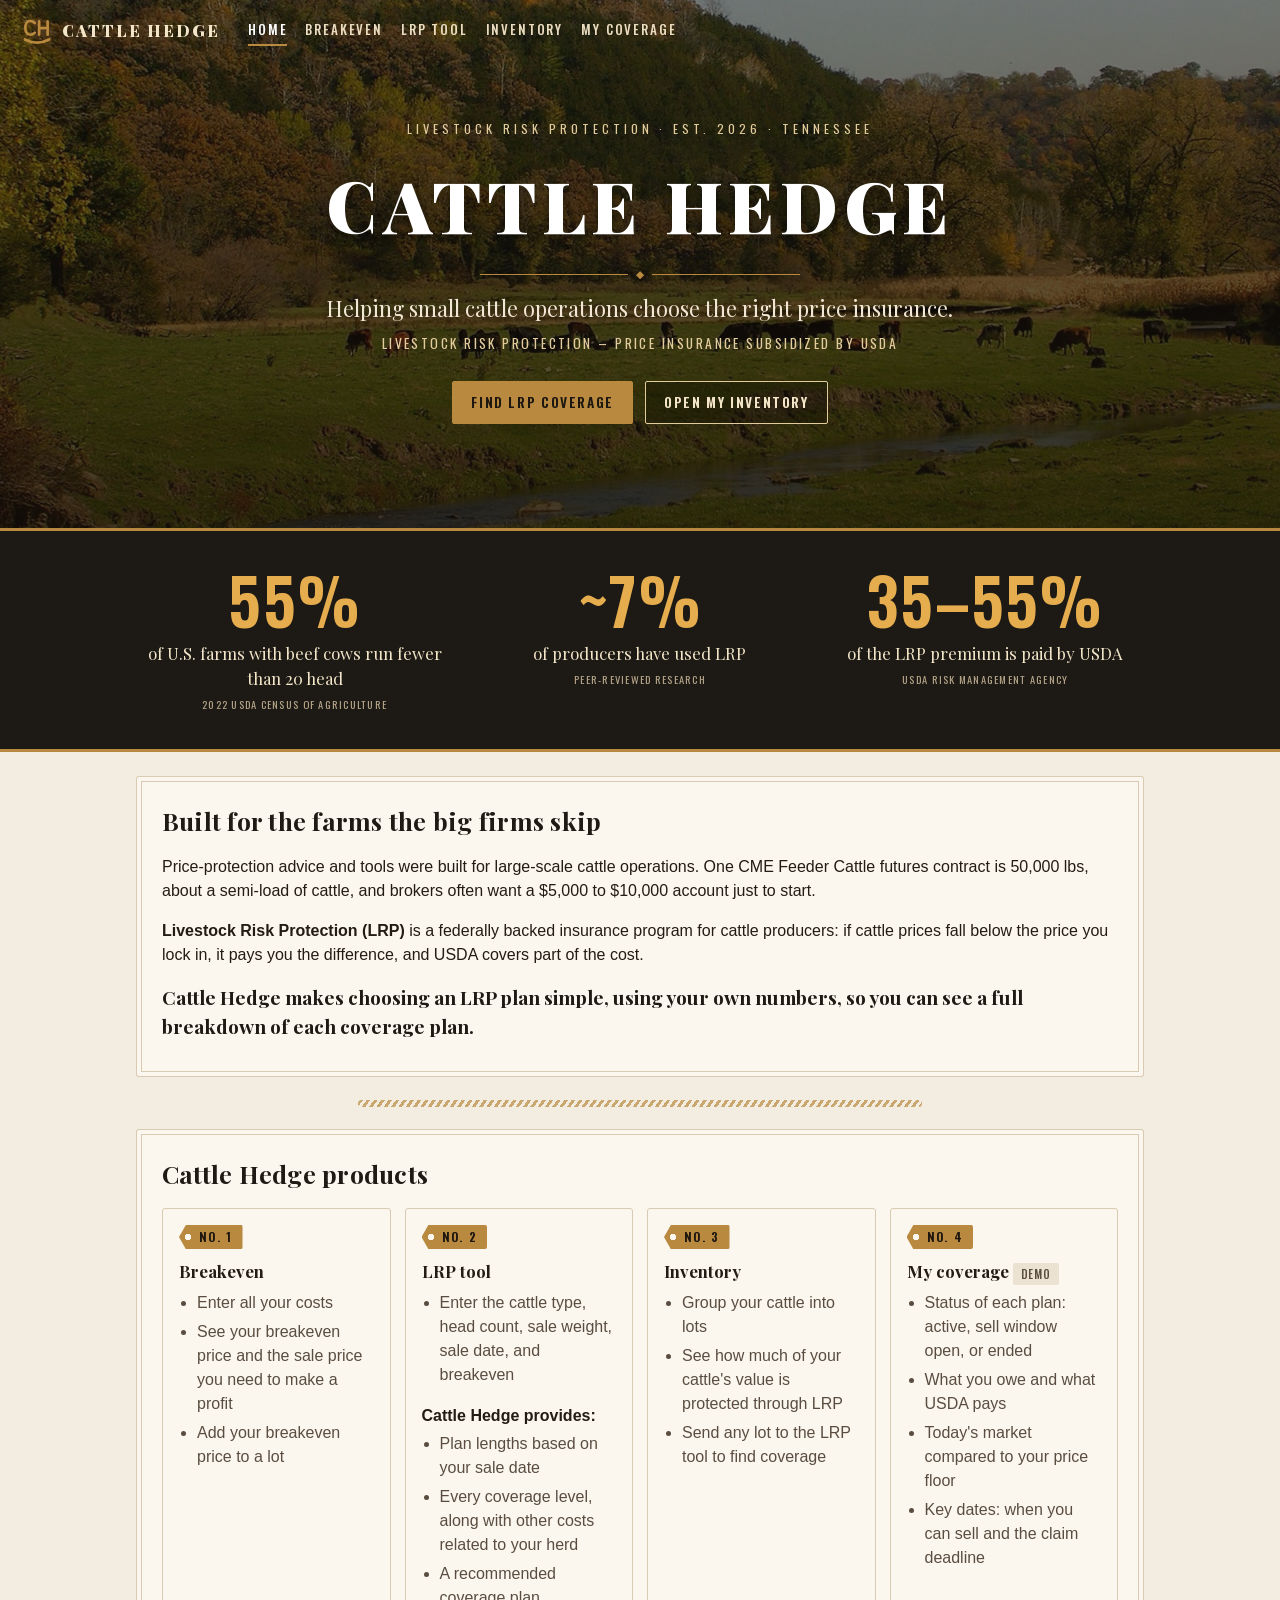
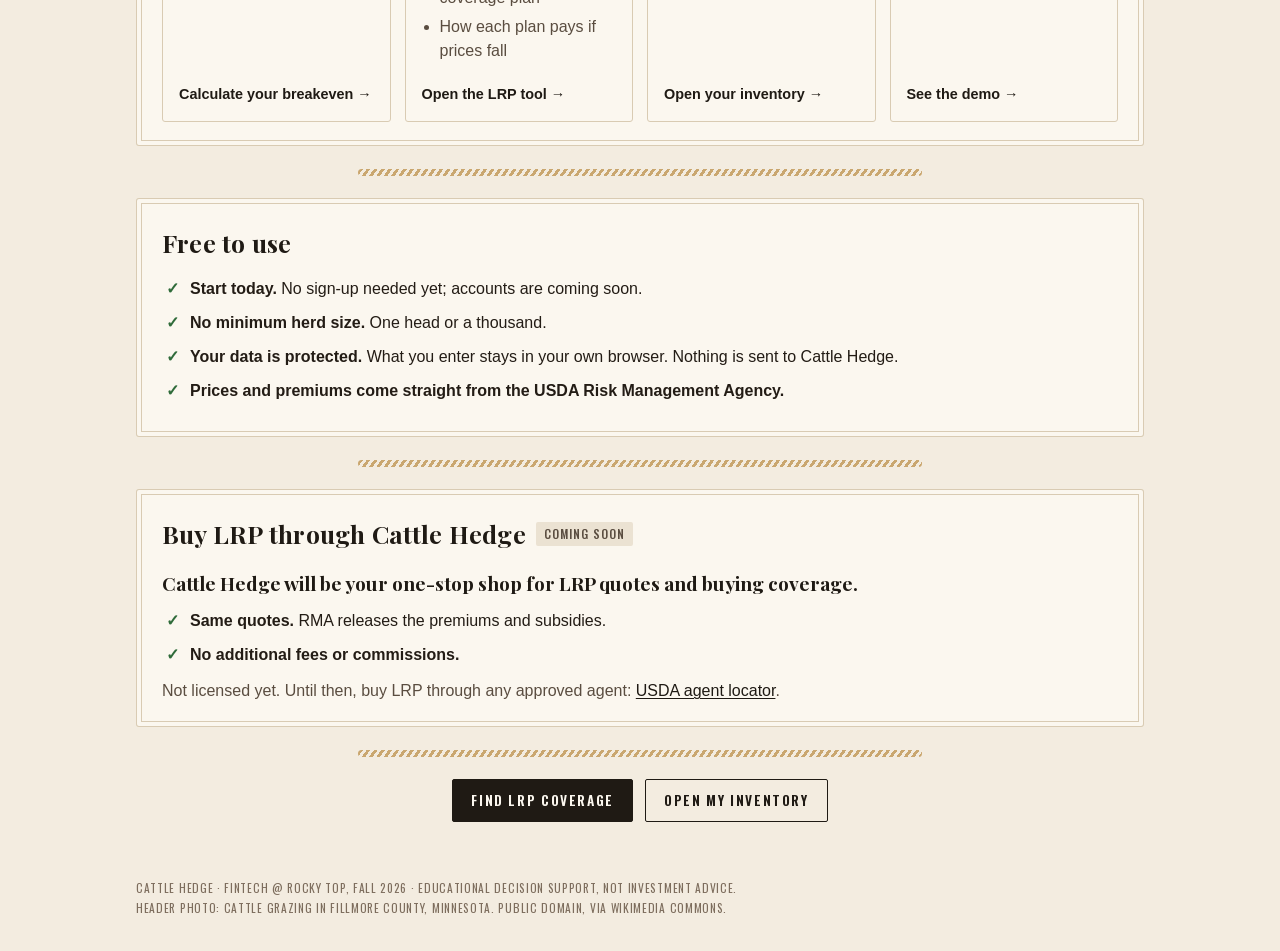
==== index.html @ f9f87127 "Cattle Hedge website (Version stamp on code files (db10aa8) so browsers load the n)" ====
<!doctype html>
<html lang="en">
<head>
<meta charset="utf-8">
<meta name="viewport" content="width=device-width, initial-scale=1">
<title>Cattle Hedge</title>
<meta name="description" content="Free price protection planning for small cattle producers: compare USDA Livestock Risk Protection plans with real USDA prices.">
<link rel="icon" href="img/favicon.svg" type="image/svg+xml">
<link rel="preload" href="fonts/PlayfairDisplay.woff2" as="font" type="font/woff2" crossorigin>
<link rel="preload" href="fonts/Oswald.woff2" as="font" type="font/woff2" crossorigin>
<link rel="stylesheet" href="style.css?v=db10aa8">
</head>
<body>

<header class="hero hero-home">
  <nav class="site-nav">
    <a class="brand" href="index.html" aria-label="Cattle Hedge home"><svg viewBox="0 0 64 64" aria-hidden="true"><g fill="none" stroke="currentColor" stroke-width="5" stroke-linecap="round" stroke-linejoin="round"><path d="M28 17c-3-3-6-4-9-4-6 0-9 6-9 13s3 13 9 13c3 0 6-1 9-4"/><path d="M36 14v25M52 14v25M36 26.5h16"/><path d="M9 48q23 12 46 0"/></g></svg><span>Cattle Hedge</span></a>
    <a href="index.html" aria-current="page">Home</a>
    <a href="breakeven.html">Breakeven</a>
    <a href="lrp.html">LRP tool</a>
    <a href="inventory.html">Inventory</a>
    <a href="coverage.html">My coverage</a>
  </nav>
  <div class="wrap">
    <p class="overline">Livestock Risk Protection · Est. 2026 · Tennessee</p>
    <h1>Cattle Hedge</h1>
    <p class="tagline">Helping small cattle operations choose the right price insurance.</p>
    <p class="tagline-sub">Livestock Risk Protection – price insurance subsidized by USDA</p>
    <div class="hero-actions">
      <a class="btn btn-light" href="lrp.html">Find LRP coverage</a>
      <a class="btn btn-outline-light" href="inventory.html">Open my inventory</a>
    </div>
  </div>
</header>

<section class="board-band" aria-label="Key numbers">
  <div class="wrap">
    <div><span class="big">55%</span><span class="what">of U.S. farms with beef cows run fewer than 20 head</span><span class="src">2022 USDA Census of Agriculture</span></div>
    <div><span class="big">~7%</span><span class="what">of producers have used LRP</span><span class="src">Peer-reviewed research</span></div>
    <div><span class="big">35–55%</span><span class="what">of the LRP premium is paid by USDA</span><span class="src">USDA Risk Management Agency</span></div>
  </div>
</section>

<main class="wrap">

  <!-- What it is -->
  <section class="card home-lead">
    <h2>Built for the farms the big firms skip</h2>
    <p>
      Price-protection advice and tools were built for large-scale cattle operations.
      One CME Feeder Cattle futures contract is 50,000 lbs, about a semi-load of cattle, and brokers often want
      a $5,000 to $10,000 account just to start.
    </p>
    <p>
      <strong>Livestock Risk Protection (LRP)</strong> is a federally backed insurance program for cattle producers:
      if cattle prices fall below the price you lock in, it pays you the difference, and USDA covers part of the cost.
    </p>
    <p class="standout">
      Cattle Hedge makes choosing an LRP plan simple, using your own numbers, so you can see a full breakdown of each coverage plan.
    </p>
  </section>

  <!-- The pages -->
  <section class="card">
    <h2>Cattle Hedge products</h2>
    <div class="feature-grid">
      <a class="feature" href="breakeven.html">
        <span class="step">1</span>
        <h3>Breakeven</h3>
        <ul class="feature-list">
          <li>Enter all your costs</li>
          <li>See your breakeven price and the sale price you need to make a profit</li>
          <li>Add your breakeven price to a lot</li>
        </ul>
        <span class="feature-link">Calculate your breakeven →</span>
      </a>
      <a class="feature" href="lrp.html">
        <span class="step">2</span>
        <h3>LRP tool</h3>
        <ul class="feature-list">
          <li>Enter the cattle type, head count, sale weight, sale date, and breakeven</li>
        </ul>
        <p class="feature-sub"><strong>Cattle Hedge provides:</strong></p>
        <ul class="feature-list">
          <li>Plan lengths based on your sale date</li>
          <li>Every coverage level, along with other costs related to your herd</li>
          <li>A recommended coverage plan</li>
          <li>How each plan pays if prices fall</li>
        </ul>
        <span class="feature-link">Open the LRP tool →</span>
      </a>
      <a class="feature" href="inventory.html">
        <span class="step">3</span>
        <h3>Inventory</h3>
        <ul class="feature-list">
          <li>Group your cattle into lots</li>
          <li>See how much of your cattle's value is protected through LRP</li>
          <li>Send any lot to the LRP tool to find coverage</li>
        </ul>
        <span class="feature-link">Open your inventory →</span>
      </a>
      <a class="feature" href="coverage.html">
        <span class="step">4</span>
        <h3>My coverage <span class="badge">Demo</span></h3>
        <ul class="feature-list">
          <li>Status of each plan: active, sell window open, or ended</li>
          <li>What you owe and what USDA pays</li>
          <li>Today's market compared to your price floor</li>
          <li>Key dates: when you can sell and the claim deadline</li>
        </ul>
        <span class="feature-link">See the demo →</span>
      </a>
    </div>
  </section>

  <!-- Free -->
  <section class="card">
    <h2>Free to use</h2>
    <ul class="check-list">
      <li><strong>Start today.</strong> No sign-up needed yet; accounts are coming soon.</li>
      <li><strong>No minimum herd size.</strong> One head or a thousand.</li>
      <li><strong>Your data is protected.</strong> What you enter stays in your own browser. Nothing is sent to Cattle Hedge.</li>
      <li><strong>Prices and premiums come straight from the USDA Risk Management Agency.</strong></li>
    </ul>
  </section>

  <!-- Buying through Cattle Hedge -->
  <section class="card">
    <h2>Buy LRP through Cattle Hedge <span class="badge">Coming soon</span></h2>
    <p class="standout">Cattle Hedge will be your one-stop shop for LRP quotes and buying coverage.</p>
    <ul class="check-list">
      <li><strong>Same quotes.</strong> RMA releases the premiums and subsidies.</li>
      <li><strong>No additional fees or commissions.</strong></li>
    </ul>
    <p class="note">
      Not licensed yet. Until then, buy LRP through any approved agent:
      <a href="https://www.rma.usda.gov/tools-reports/agent-locator" target="_blank" rel="noopener">USDA agent locator</a>.
    </p>
  </section>

  <section class="cta-row">
    <a class="btn" href="lrp.html">Find LRP coverage</a>
    <a class="btn btn-quiet" href="inventory.html">Open my inventory</a>
  </section>

</main>

<footer class="wrap footer">
  Cattle Hedge &middot; FinTech @ Rocky Top, Fall 2026 &middot; Educational decision support, not investment advice.<br>
  Header photo: cattle grazing in Fillmore County, Minnesota. Public domain, via Wikimedia Commons.
</footer>

<script src="reveal.js?v=db10aa8"></script>
</body>
</html>
---- style.css ----
/* Cattle Hedge styles. Theme: "whiskey label meets sale barn" (cream paper,
   charred oak, brass, amber price-board numbers). */

/* Fonts are stored in site/fonts so the offline demo looks the same. */
@font-face {
  font-family: "Playfair Display";
  src: url("fonts/PlayfairDisplay.woff2") format("woff2");
  font-weight: 400 900;
  font-display: swap;
}
@font-face {
  font-family: "Oswald";
  src: url("fonts/Oswald.woff2") format("woff2");
  font-weight: 200 700;
  font-display: swap;
}

:root {
  color-scheme: light;
  --serif: "Playfair Display", Georgia, "Times New Roman", serif;
  --label: "Oswald", "Arial Narrow", "Helvetica Neue", Arial, sans-serif;
  --bg: #f3ece0;            /* cream paper */
  --card: #fbf7ef;
  --ink: #231c15;           /* dark brown ink */
  --heading: #1f1a14;
  --ink-2: #5a4d40;
  --ink-3: #7d6d5d;
  --line: #d9cbb3;
  --grid: #ebe2d2;
  --navy: #17140f;          /* charred oak (header fallback) */
  --rust: #a5532a;          /* copper */
  --brass: #b8893f;
  --brass-ink: #1d1710;     /* text on brass */
  --highlight: #f4e6cc;
  --board: #1d1a16;         /* sale-barn price board */
  --board-ink: #f3e6c8;
  --board-dim: #b4a487;
  --board-accent: #e6ad4e;  /* amber numbers */
  --series-lrp: #2f6690;    /* with LRP (steel blue) */
  --series-none: #c47a1c;   /* no coverage (amber) */
  --pos: #2f6690;           /* LRP paid more than it cost */
  --neg: #a63d2a;           /* LRP cost more than it paid (oxblood) */
  --good-ink: #2f6b3a;
  --bad-ink: #a3322a;
}
@media (prefers-color-scheme: dark) {
  :root {
    color-scheme: dark;
    --bg: #12100d;
    --card: #1c1915;
    --ink: #efe6d6;
    --heading: #f6ecda;
    --ink-2: #c9baa3;
    --ink-3: #9b8c76;
    --line: #3d352b;
    --grid: #2a241e;
    --highlight: #2d2216;
    --board: #0d0b09;
    --series-lrp: #5b93c4;
    --series-none: #d9952f;
    --pos: #5b93c4;
    --neg: #d0624c;
    --good-ink: #7fbf86;
    --bad-ink: #ef8d7f;
  }
}

* { box-sizing: border-box; }
[hidden] { display: none !important; }
body {
  margin: 0;
  font: 16px/1.5 -apple-system, BlinkMacSystemFont, "Segoe UI", Roboto, Helvetica, Arial, sans-serif;
  background: var(--bg);
  color: var(--ink);
}
.wrap { max-width: 1040px; margin: 0 auto; padding-inline: 16px; }

/* Header: herd photo with a dark overlay so the white text stays readable */
.hero {
  background:
    linear-gradient(rgba(15, 22, 36, .55), rgba(15, 22, 36, .65)),
    url("img/herd.jpg") center 70% / cover no-repeat;
  background-color: var(--navy);
  color: #fff;
  text-align: center;
  padding-block: 88px 80px;
}
.hero h1 {
  margin: 0;
  font-family: Georgia, "Times New Roman", serif;
  font-weight: 800;
  font-size: clamp(2.6rem, 7vw, 4.4rem);
  letter-spacing: .06em;
  text-transform: uppercase;
  text-shadow: 0 2px 12px rgba(0, 0, 0, .5);
}
.tagline {
  margin: 12px auto 0;
  max-width: 34em;
  font-size: clamp(1.05rem, 2.4vw, 1.35rem);
  font-style: italic;
  color: #eef1f6;
  text-wrap: balance;
  text-shadow: 0 1px 8px rgba(0, 0, 0, .6);
}
.intro { margin: 0 auto 20px; color: var(--ink-2); max-width: 52em; text-align: center; text-wrap: balance; }

main { padding-block: 24px; }
.card {
  background: var(--card);
  border: 1px solid var(--line);
  border-radius: 10px;
  padding: 20px;
  margin-bottom: 20px;
}
h2 { margin: 0 0 16px; font-size: 1.3rem; color: var(--heading); display: flex; align-items: center; gap: 10px; }
h3 { margin: 0 0 8px; font-size: 1.05rem; }
.step {
  display: inline-grid; place-items: center;
  width: 28px; height: 28px; border-radius: 50%;
  background: var(--heading); color: var(--card); font-size: .95rem;
}

.grid-form { display: grid; grid-template-columns: repeat(auto-fit, minmax(220px, 1fr)); gap: 16px; }
.grid-form label { display: flex; flex-direction: column; gap: 4px; font-weight: 600; font-size: .92rem; }
.grid-form small { font-weight: 400; color: var(--ink-3); }
input, select {
  font: inherit; padding: 8px 10px; border: 1px solid var(--line); border-radius: 6px;
  background: var(--card); color: var(--ink);
}
input:focus, select:focus { outline: 2px solid var(--series-lrp); outline-offset: 1px; }

.note { color: var(--ink-2); margin: 12px 0 0; }
.note.warn { color: var(--bad-ink); }
.source, .fine { color: var(--ink-3); font-size: .82rem; margin: 10px 0 0; }

.stat-row { display: grid; grid-template-columns: repeat(auto-fit, minmax(200px, 1fr)); gap: 12px; margin: 12px 0; }
.stat { border: 1px solid var(--line); border-radius: 8px; padding: 12px 14px; }
.stat .label { color: var(--ink-2); font-size: .85rem; }
.stat .value { font-size: 1.5rem; font-weight: 700; font-variant-numeric: tabular-nums; }
.stat .sub { color: var(--ink-3); font-size: .82rem; }
.stat .swatch { display: inline-block; width: 10px; height: 10px; border-radius: 2px; margin-right: 6px; vertical-align: 0; }

.table-scroll { overflow-x: auto; margin-top: 12px; }
table { border-collapse: collapse; width: 100%; font-variant-numeric: tabular-nums; font-size: .92rem; }
caption { text-align: left; color: var(--ink-2); padding-bottom: 8px; font-size: .88rem; }
th, td { padding: 8px 10px; border-bottom: 1px solid var(--line); text-align: right; white-space: nowrap; }
th:first-child, td:first-child { text-align: left; }
th { color: var(--ink-2); font-weight: 600; font-size: .82rem; }
#levels-table tbody tr { cursor: pointer; }
#levels-table tbody tr:hover { background: var(--grid); }
tr.selected { background: var(--highlight); }
tr.selected td:first-child { box-shadow: inset 3px 0 0 var(--rust); }
.yes { color: var(--good-ink); font-weight: 600; }
.no { color: var(--bad-ink); font-weight: 600; }

.choices { display: grid; grid-template-columns: repeat(auto-fit, minmax(240px, 1fr)); gap: 12px; }
.choice { display: flex; gap: 10px; border: 1px solid var(--line); border-radius: 8px; padding: 12px; cursor: pointer; }
.choice:has(input:checked) { border-color: var(--rust); background: var(--highlight); }
.choice small { display: block; color: var(--ink-2); margin-top: 2px; }
.choice input { margin-top: 4px; accent-color: var(--rust); }

.recommendation { margin-top: 16px; padding: 14px 16px; border-radius: 8px; background: var(--highlight); border-left: 4px solid var(--rust); }
.recommendation p { margin: 4px 0; }
.breakdown { margin-top: 16px; }
.breakdown p { margin: 0 0 8px; }

.slider-label { display: block; margin-bottom: 6px; }
#move { width: 100%; accent-color: var(--rust); }
.slider-scale { display: flex; justify-content: space-between; color: var(--ink-3); font-size: .8rem; }

.chart-box { margin: 16px 0 0; }
.chart-box figcaption { font-weight: 600; margin-bottom: 4px; }
.legend { display: flex; flex-wrap: wrap; gap: 16px; color: var(--ink-2); font-size: .85rem; margin-bottom: 4px; }
.legend span::before { content: ""; display: inline-block; width: 12px; height: 3px; margin-right: 6px; vertical-align: middle; background: var(--c); border-radius: 2px; }
.legend span.box::before { height: 10px; }
.legend span.dash::before { background: repeating-linear-gradient(90deg, var(--c) 0 4px, transparent 4px 7px); }
.chart svg { display: block; width: 100%; height: auto; overflow: visible; }
.chart text { fill: var(--ink-3); font-size: 11px; }
.chart .axis-line { stroke: var(--ink-3); }
.chart .grid-line { stroke: var(--grid); }

.headline { font-size: 1.15rem; margin: 8px 0; }
.headline strong { color: var(--rust); }
details { margin-top: 12px; }
summary { cursor: pointer; color: var(--ink-2); }

.limits ul { margin: 0; padding-left: 20px; }
.limits li { margin-bottom: 8px; }
.footer { color: var(--ink-3); font-size: .85rem; padding-block: 8px 32px; }

.tooltip {
  position: fixed; z-index: 10; pointer-events: none;
  background: var(--card); color: var(--ink); border: 1px solid var(--line);
  border-radius: 6px; padding: 8px 10px; font-size: .85rem; box-shadow: 0 4px 14px rgba(0,0,0,.15);
  max-width: 260px; font-variant-numeric: tabular-nums;
}
.tooltip .t-head { font-weight: 700; margin-bottom: 4px; }
.tooltip .t-row { display: flex; justify-content: space-between; gap: 12px; }
.tooltip .t-row i { display: inline-block; width: 10px; height: 3px; margin-right: 6px; vertical-align: middle; border-radius: 2px; }

@media (max-width: 560px) {
  .hero { padding-block: 64px 56px; }
  .card { padding: 16px; }
}

/* Scroll reveal (see reveal.js): sections start slightly lower and faded,
   then ease into place when they scroll into view. */
.reveal {
  opacity: 0;
  transform: translateY(32px);
  transition: opacity .7s ease-out, transform .7s cubic-bezier(.2, .7, .2, 1);
}
.reveal.revealed { opacity: 1; transform: none; }
@media (prefers-reduced-motion: reduce) {
  .reveal { opacity: 1; transform: none; transition: none; }
}

/* --- Navigation between pages --- */
.hero { position: relative; }
.site-nav {
  position: absolute; top: calc(14px + env(safe-area-inset-top, 0px)); left: 16px;
  display: flex; flex-wrap: wrap; gap: 6px;
}
.site-nav a {
  color: #fff; text-decoration: none; font-weight: 600; font-size: .92rem;
  padding: 6px 12px; border-radius: 999px; background: rgba(0, 0, 0, .25);
}
.site-nav a:hover { background: rgba(0, 0, 0, .45); }
.site-nav a[aria-current="page"] { background: #fff; color: var(--navy); }
.hero-sm { padding-block: 64px 48px; }
.hero-sm h1 { font-size: clamp(2.2rem, 5vw, 3.2rem); }

/* --- Buttons --- */
.btn {
  display: inline-block; font: inherit; font-weight: 600; font-size: .92rem;
  padding: 8px 14px; border-radius: 6px; border: 1px solid var(--heading);
  background: var(--heading); color: var(--card); cursor: pointer; text-decoration: none;
}
.btn:hover { opacity: .88; }
.btn-quiet { background: transparent; color: var(--heading); }
.btn-small { padding: 5px 10px; font-size: .82rem; }
.link {
  font: inherit; font-size: .82rem; background: none; border: 0; padding: 4px 6px;
  color: var(--ink-2); text-decoration: underline; cursor: pointer;
}
.link.danger { color: var(--bad-ink); }
.form-actions { display: flex; flex-wrap: wrap; gap: 10px; margin-top: 14px; align-items: center; }

/* --- Inventory --- */
.protect-bar { margin-top: 8px; }
.bar-track { height: 14px; border-radius: 7px; background: var(--line); overflow: hidden; margin-bottom: 8px; }
.bar-fill { height: 100%; background: var(--series-lrp); border-radius: 7px 0 0 7px; transition: width .6s ease-out; }
.badge {
  display: inline-block; font-size: .78rem; font-weight: 700; padding: 3px 8px; border-radius: 999px;
  background: var(--grid); color: var(--ink-2);
}
.badge.good { background: color-mix(in srgb, var(--good-ink) 14%, transparent); color: var(--good-ink); }
.badge.bad { background: color-mix(in srgb, var(--bad-ink) 12%, transparent); color: var(--bad-ink); }
td .sub { color: var(--ink-3); font-size: .8rem; white-space: normal; margin-top: 2px; }
#lots-table td { vertical-align: top; }
#lots-table td.actions { white-space: normal; }
#lots-table td.actions > * { display: block; margin: 0 0 4px auto; width: max-content; }
#lots-table th:nth-child(7), #lots-table td:nth-child(7) { text-align: left; min-width: 190px; white-space: normal; }
tr.kept td { color: var(--ink-3); }
.empty { border: 1px dashed var(--line); border-radius: 8px; padding: 18px; text-align: center; margin-top: 12px; }
.empty p { margin: 0 0 12px; color: var(--ink-2); }
.warn-box { margin-top: 14px; padding: 12px 16px; border-radius: 8px; border-left: 4px solid var(--bad-ink); background: var(--highlight); }
.warn-box ul { margin: 0; padding-left: 18px; }
.lot-form { margin-top: 20px; padding-top: 16px; border-top: 1px solid var(--line); }
.check { display: flex; gap: 8px; align-items: flex-start; margin-top: 14px; font-size: .92rem; color: var(--ink-2); }
.check input { margin-top: 4px; accent-color: var(--heading); }
.steps-list { margin: 0; padding-left: 22px; }
.steps-list li { margin-bottom: 8px; }
.example-table { max-width: 640px; }
.example-table td:last-child, .example-table th:last-child { text-align: left; white-space: normal; }
.note.warn, .fine.warn { color: var(--bad-ink); }

/* --- Banner on the LRP tool when a lot is opened --- */
.lot-banner { background: var(--card); border: 2px solid var(--heading); border-radius: 10px; padding: 16px 20px; margin-bottom: 20px; }
.lot-banner p { margin: 0; }
.lot-banner .saved { margin-top: 10px; color: var(--good-ink); font-weight: 600; }
.lot-banner .saved a { color: inherit; }

@media (max-width: 560px) {
  .site-nav { position: static; justify-content: center; margin: -40px 0 24px; }
  .hero-sm { padding-block: 56px 40px; }
}

/* --- Homepage --- */
.hero-home { padding-block: 120px 104px; }
.hero-actions { display: flex; flex-wrap: wrap; justify-content: center; gap: 12px; margin-top: 28px; }
.btn-light { background: #fff; color: var(--navy); border-color: #fff; }
.btn-outline-light { background: rgba(0, 0, 0, .2); color: #fff; border-color: #fff; }
.home-lead p { max-width: 60em; }
.feature-grid { display: grid; grid-template-columns: repeat(auto-fit, minmax(220px, 1fr)); gap: 14px; }
.feature {
  display: block; border: 1px solid var(--line); border-radius: 8px; padding: 16px;
  color: inherit; text-decoration: none; transition: border-color .2s, transform .2s;
}
.feature:hover { border-color: var(--heading); transform: translateY(-2px); }
.feature h3 { margin: 10px 0 6px; }
.feature p { margin: 0; color: var(--ink-2); }
.check-list { list-style: none; padding: 0; margin: 0 0 8px; }
.check-list li { position: relative; padding-left: 28px; margin-bottom: 10px; }
.check-list li::before { content: "✓"; position: absolute; left: 4px; color: var(--good-ink); font-weight: 700; }
h2 .badge { font-size: .75rem; vertical-align: middle; }
.cta-row { display: flex; flex-wrap: wrap; justify-content: center; gap: 12px; margin: 8px 0 24px; }
@media (max-width: 560px) {
  .hero-home { padding-block: 64px 56px; }
}
main a:not(.btn):not(.feature) { color: var(--heading); text-decoration-thickness: 1px; text-underline-offset: 2px; }

/* --- Plan lengths (LRP tool) --- */
.lengths { margin: 4px 0 8px; }
.length-row { display: flex; flex-wrap: wrap; align-items: center; gap: 6px; margin-bottom: 8px; }
.len {
  min-width: 34px; text-align: center; padding: 4px 8px; border-radius: 6px;
  border: 1px solid var(--line); color: var(--ink-2); font-variant-numeric: tabular-nums; font-size: .9rem;
}
.len.on { background: var(--heading); border-color: var(--heading); color: var(--card); font-weight: 700; }
.len-unit { color: var(--ink-3); font-size: .9rem; margin-left: 2px; }
.lengths .note { margin-top: 0; }
.lengths details { margin-top: 6px; }
.lengths details ul { margin: 8px 0; padding-left: 20px; color: var(--ink-2); }
.lengths details li { margin-bottom: 6px; }
.len-list { display: flex; flex-wrap: wrap; gap: 6px 14px; font-size: .85rem; color: var(--ink-2); }
.len-list .on { color: var(--ink); font-weight: 700; }
.warn-line, .warn-text { color: var(--bad-ink); font-weight: 600; }
td .sub.warn-text { color: var(--bad-ink); }

/* --- My coverage (demo) --- */
.demo-banner {
  position: sticky; top: 0; z-index: 20;
  padding: calc(8px + env(safe-area-inset-top, 0px)) 16px 8px;
  background: #fbe9a8; color: #3d3200; text-align: center; font-size: .9rem;
  border-bottom: 1px solid #e3cf7a;
}
.policy-facts { display: grid; grid-template-columns: repeat(auto-fit, minmax(220px, 1fr)); gap: 10px 20px; margin: 0 0 8px; }
.policy-facts dt, .cover-facts dt { color: var(--ink-3); font-size: .82rem; }
.policy-facts dd, .cover-facts dd { margin: 2px 0 0; font-weight: 600; }
.cover-list { display: grid; gap: 14px; }
.cover-card { border: 1px solid var(--line); border-radius: 8px; padding: 16px; }
.cover-head { display: flex; flex-wrap: wrap; justify-content: space-between; gap: 8px; align-items: flex-start; }
.cover-head h3 { margin: 0; }
.cover-card .sub, .planned .sub { color: var(--ink-3); font-size: .85rem; font-weight: 400; }
.pills { display: flex; flex-wrap: wrap; gap: 6px; }
.pill { font-size: .78rem; font-weight: 700; padding: 3px 10px; border-radius: 999px; border: 1px solid currentColor; }
.pill-active { color: var(--series-lrp); }
.pill-window { color: #b26a00; }
.pill-ended { color: var(--ink-2); }
.cover-facts { display: grid; grid-template-columns: repeat(auto-fit, minmax(170px, 1fr)); gap: 10px 16px; margin: 14px 0 10px; }
.cover-market { margin: 0; padding-top: 10px; border-top: 1px solid var(--line); color: var(--ink-2); }
.timeline { list-style: none; margin: 0; padding: 0; }
.timeline li { display: grid; grid-template-columns: 120px 1fr; gap: 12px; padding: 10px 0; border-bottom: 1px solid var(--line); }
.timeline time { font-weight: 700; font-variant-numeric: tabular-nums; }
.timeline li.past { opacity: .5; }
.planned { list-style: none; margin: 0; padding: 0; }
.planned li { display: flex; flex-wrap: wrap; justify-content: space-between; gap: 10px; align-items: center; padding: 10px 0; border-bottom: 1px solid var(--line); }
.planned .form-actions { margin: 0; }
.buy-message { margin: 12px 0 0; padding: 10px 14px; border-radius: 8px; background: var(--highlight); border-left: 4px solid var(--heading); }
@media (max-width: 560px) {
  .timeline li { grid-template-columns: 1fr; gap: 2px; }
}
.feature { display: flex; flex-direction: column; }
.feature p { flex: 1; }
.feature-link { margin-top: 12px; font-weight: 600; font-size: .9rem; color: var(--heading); }
.feature h3 .badge { font-size: .7rem; vertical-align: middle; }

/* =====================================================================
   THEME LAYER: whiskey label meets sale barn
   (later rules here override the plainer defaults above)
   ===================================================================== */

/* --- Header: darker, warmer, like a whiskey ad --- */
.hero {
  background:
    linear-gradient(rgba(20, 14, 8, .55), rgba(20, 14, 8, .80)),
    url("img/herd.jpg") center 70% / cover no-repeat;
  background-color: var(--navy);
}
.hero h1 {
  font-family: var(--serif);
  font-weight: 900;
  letter-spacing: .08em;
}
.hero h1::after {   /* thin brass rule with a diamond, like a label */
  content: "\25C6";
  display: block;
  width: min(320px, 60%);
  margin: 10px auto 0;
  font-size: 10px; line-height: 12px; letter-spacing: 0; color: var(--brass);
  background:
    linear-gradient(var(--brass), var(--brass)) left center / calc(50% - 12px) 1px no-repeat,
    linear-gradient(var(--brass), var(--brass)) right center / calc(50% - 12px) 1px no-repeat;
}
.hero .overline {
  font-family: var(--label);
  text-transform: uppercase;
  letter-spacing: .32em;
  font-size: .78rem;
  color: #e3cc9c;
  margin: 0 0 14px;
}
.tagline { font-family: var(--serif); font-style: normal; font-weight: 400; color: #f1e7d4; }

/* --- Brand bar (top-left): brand-iron mark + links --- */
.site-nav { align-items: center; gap: 4px 18px; left: 20px; right: 20px; }
.site-nav .brand {
  display: inline-flex; align-items: center; gap: 8px;
  padding: 0; background: none; margin-right: 10px;
  font-family: var(--serif); font-weight: 900; letter-spacing: .12em; text-transform: uppercase;
  font-size: 1rem; color: #f3e6c8;
}
.site-nav .brand svg { width: 34px; height: 34px; color: var(--brass); }
.site-nav a:not(.brand) {
  background: none; border-radius: 0; padding: 4px 0;
  font-family: var(--label); font-weight: 500; text-transform: uppercase; letter-spacing: .14em; font-size: .82rem;
  color: #eadcc0; border-bottom: 2px solid transparent;
}
.site-nav a:not(.brand):hover { background: none; color: #fff; border-bottom-color: rgba(184, 137, 63, .6); }
.site-nav a[aria-current="page"]:not(.brand) { background: none; color: #fff; border-bottom-color: var(--brass); }

/* --- Section headings and "lot tag" numbers --- */
h2 { font-family: var(--serif); font-weight: 700; font-size: 1.55rem; letter-spacing: .01em; }
h3 { font-family: var(--serif); font-weight: 700; }
.step {   /* a sale-barn lot tag: "LOT 1", with a punched hole */
  width: auto; height: auto; border-radius: 2px;
  display: inline-flex; align-items: center;
  padding: 3px 10px 3px 20px;
  background:
    radial-gradient(circle at 9px 50%, var(--card) 0 3px, transparent 3.5px),
    var(--brass);
  color: var(--brass-ink);
  font-family: var(--label); font-weight: 600; font-size: .78rem; letter-spacing: .12em; text-transform: uppercase;
  clip-path: polygon(7px 0, 100% 0, 100% 100%, 7px 100%, 0 50%);
}
.step::before { content: "No.\00a0"; }

/* --- Cards: cream label with a double engraved rule --- */
.card {
  position: relative;
  border: 0; border-radius: 3px;
  box-shadow: inset 0 0 0 1px var(--line), inset 0 0 0 5px var(--card), inset 0 0 0 6px var(--line);
  padding: 26px 26px 24px;
  margin-bottom: 52px;
}
/* Rope divider between sections */
main .card:not(:last-of-type)::after {
  content: "";
  position: absolute; left: 22%; right: 22%; bottom: -30px; height: 7px;
  border-radius: 4px;
  background: repeating-linear-gradient(-55deg, var(--brass) 0 3px, transparent 3px 6px);
  opacity: .7;
}
#dashboard > .card:last-child::after, #empty::after { display: none; }

/* --- Price-board numbers (stat tiles) --- */
.stat {
  background: var(--board); border: 0; border-radius: 3px;
  box-shadow: inset 0 0 0 1px rgba(230, 173, 78, .25);
}
.stat .label {
  font-family: var(--label); text-transform: uppercase; letter-spacing: .12em; font-size: .72rem; color: var(--board-dim);
}
.stat .value {
  font-family: var(--label); font-weight: 600; font-size: 2.1rem; line-height: 1.15; letter-spacing: .02em;
  color: var(--board-accent);
}
.stat .sub { color: var(--board-dim); }

/* --- Buttons: square, letter-spaced --- */
.btn {
  border-radius: 2px;
  font-family: var(--label); font-weight: 600; text-transform: uppercase; letter-spacing: .12em; font-size: .85rem;
  background: var(--heading); border-color: var(--heading); color: var(--card);
  padding: 10px 18px;
}
.btn-quiet { background: transparent; color: var(--heading); }
.btn-small { padding: 6px 12px; font-size: .75rem; }
.btn-light { background: var(--brass); border-color: var(--brass); color: var(--brass-ink); }
.btn-outline-light { background: rgba(0, 0, 0, .25); color: #f3e6c8; border-color: #e3cc9c; }

/* --- Tables, badges, details --- */
th { font-family: var(--label); text-transform: uppercase; letter-spacing: .1em; font-size: .72rem; font-weight: 500; }
caption { font-style: italic; }
tr.selected { background: var(--highlight); }
tr.selected td:first-child { box-shadow: inset 3px 0 0 var(--brass); }
.badge { border-radius: 2px; font-family: var(--label); font-weight: 500; letter-spacing: .08em; text-transform: uppercase; }
.recommendation { border-left-color: var(--brass); border-radius: 2px; }
.choice { border-radius: 3px; }
.choice:has(input:checked) { border-color: var(--brass); }
.choice input, #move { accent-color: var(--brass); }
.intro { font-family: var(--serif); font-size: 1.1rem; color: var(--ink-2); }
.feature { border-radius: 3px; }
.len.on { background: var(--brass); border-color: var(--brass); color: var(--brass-ink); }
.lot-banner { border-color: var(--brass); border-radius: 3px; }
.demo-banner { background: #e8d29e; color: #2a2013; border-bottom-color: #c9a865; }
.footer { font-family: var(--label); letter-spacing: .06em; text-transform: uppercase; font-size: .72rem; line-height: 1.8; }

/* --- Homepage stat strip (sale-board band) --- */
.board-band {
  background: var(--board);
  color: var(--board-ink);
  border-top: 3px solid var(--brass);
  border-bottom: 3px solid var(--brass);
  padding-block: 36px;
}
.board-band .wrap { display: grid; grid-template-columns: repeat(auto-fit, minmax(220px, 1fr)); gap: 28px; text-align: center; }
.board-band .big {
  display: block; font-family: var(--label); font-weight: 600; font-size: clamp(2.8rem, 6vw, 4rem);
  line-height: 1; color: var(--board-accent); letter-spacing: .02em;
}
.board-band .what { display: block; margin-top: 10px; font-family: var(--serif); font-size: 1.05rem; color: var(--board-ink); }
.board-band .src { display: block; margin-top: 6px; font-family: var(--label); text-transform: uppercase; letter-spacing: .12em; font-size: .66rem; color: var(--board-dim); }

@media (max-width: 760px) {
  .site-nav { position: static; justify-content: center; margin: -40px 0 28px; }
  .site-nav .brand { width: 100%; justify-content: center; margin: 0 0 4px; }
}
@media (max-width: 560px) {
  .card { padding: 22px 18px 20px; margin-bottom: 44px; }
  main .card:not(:last-of-type)::after { bottom: -26px; }
}
.feature .step { align-self: flex-start; }
.chart .axis-title { fill: var(--ink-2); font-family: var(--label); font-size: 12px; letter-spacing: .08em; text-transform: uppercase; }
.chart .ref-label { fill: var(--ink-2); font-size: 11px; }
.chart .dot-label { fill: var(--ink); font-weight: 700; font-size: 12px; }
.chart .dot { cursor: pointer; outline: none; }
.chart .dot:focus-visible circle:nth-child(2) { stroke: var(--ink); }

/* --- LRP tool controls (Oct 22) --- */
button.len { font: inherit; font-family: var(--label); font-size: .88rem; background: var(--card); cursor: pointer; display: inline-flex; gap: 4px; align-items: center; }
button.len i { font-style: normal; font-size: .75rem; }
button.len.ok i { color: var(--good-ink); }
button.len.early i { color: var(--bad-ink); }
button.len.after i { color: #b26a00; }
button.len:hover { border-color: var(--brass); }
button.len.on i { color: inherit; }
.len-legend { margin: 0 0 8px; gap: 6px 16px; font-size: .8rem; }
.len-legend .mark::before { display: none; }
.len-legend .ok { color: var(--good-ink); }
.len-legend .early { color: var(--bad-ink); }
.len-legend .after { color: #b26a00; }
.window-line { display: inline-block; margin-top: 4px; font-weight: 600; }
.window-line.ok { color: var(--good-ink); }
.window-line.early { color: var(--bad-ink); }
.window-line.after { color: #b26a00; }

.unit-toggle { display: inline-flex; flex-wrap: wrap; align-items: center; gap: 0; margin: -4px 0 12px; border: 1px solid var(--line); border-radius: 3px; overflow: hidden; }
.unit-toggle span { font-family: var(--label); text-transform: uppercase; letter-spacing: .1em; font-size: .7rem; color: var(--ink-3); padding: 0 10px; }
.unit-toggle button {
  font: inherit; font-family: var(--label); font-size: .8rem; letter-spacing: .06em; text-transform: uppercase;
  border: 0; border-left: 1px solid var(--line); background: var(--card); color: var(--ink-2); padding: 6px 12px; cursor: pointer;
}
.unit-toggle button[aria-pressed="true"] { background: var(--heading); color: var(--card); }

.level-picker { display: flex; flex-wrap: wrap; align-items: center; gap: 6px; margin: 4px 0 16px; }
.picker-label { font-family: var(--label); text-transform: uppercase; letter-spacing: .1em; font-size: .72rem; color: var(--ink-3); margin-right: 4px; }
.level-chips { display: flex; flex-wrap: wrap; gap: 6px; }
.level-picker .btn:disabled { opacity: .35; cursor: default; }
#scenario-table tbody tr[data-level] { cursor: pointer; }
#scenario-table tbody tr[data-level]:hover { background: var(--grid); }

.budget-row { display: flex; flex-wrap: wrap; align-items: center; gap: 8px 12px; margin-top: 16px; }
.budget-row label { font-weight: 600; font-size: .92rem; }
.budget-row input { width: 140px; }
tr.over-budget td { color: var(--ink-3); }
tr.over-budget .badge { font-size: .65rem; }
.tagline-sub {
  margin: 8px auto 0; font-family: var(--label); text-transform: uppercase; letter-spacing: .18em;
  font-size: clamp(.72rem, 1.6vw, .85rem); color: #e3cc9c;
}
.standout { font-family: var(--serif); font-size: 1.2rem; font-weight: 700; color: var(--heading); margin: 6px 0 12px; }
.feature-list { margin: 0 0 4px; padding-left: 18px; color: var(--ink-2); }
.feature-list li { margin-bottom: 5px; }
.feature-sub { margin: 8px 0 4px !important; flex: 0 !important; font-weight: 600; color: var(--ink) !important; }
.feature .feature-list:last-of-type { flex: 1; }
.index-callout {
  margin: -2px 0 14px; padding: 12px 16px; border-radius: 3px;
  background: var(--board); color: var(--board-ink); font-size: .95rem;
  border-left: 4px solid var(--board-accent);
}
.index-callout strong { color: var(--board-accent); }
#after-sale h3 { margin: 22px 0 6px; }
.doc-list { margin: 0 0 6px; padding-left: 20px; columns: 2 260px; column-gap: 28px; }
.doc-list li { margin-bottom: 5px; break-inside: avoid; }
.be-box { grid-column: 1 / -1; }
.be-box .unit-toggle { margin: 0; }
.be-calc { display: grid; grid-template-columns: repeat(auto-fit, minmax(220px, 1fr)); gap: 14px 16px; margin-top: 14px; padding: 16px; border: 1px dashed var(--line); border-radius: 3px; }
.be-calc label { display: flex; flex-direction: column; gap: 4px; font-weight: 600; font-size: .92rem; }
.be-calc small { font-weight: 400; color: var(--ink-3); }
.be-result { grid-column: 1 / -1; margin: 0; font-size: 1.05rem; }
.be-result strong { font-family: var(--label); font-size: 1.3rem; letter-spacing: .02em; color: var(--heading); }
#breakeven[readonly] { background: var(--grid); }
.be-def { grid-column: 1 / -1; margin: 0; color: var(--ink-2); font-size: .9rem; }

/* --- Breakeven page --- */
.b-top { margin: 10px 0 12px; }
.b-top .unit-toggle { margin: 0; }
.b-costs { margin-top: 8px; }
.b-costs small .link { padding: 0; font-size: inherit; }
.b-extra { margin-top: 18px; padding-top: 16px; border-top: 1px solid var(--line); }
#cow-help { margin-top: 14px; }
.share-bar { display: inline-block; width: 80px; height: 8px; border-radius: 4px; background: var(--line); vertical-align: middle; margin-right: 6px; overflow: hidden; }
.share-bar i { display: block; height: 100%; background: var(--brass); }
#b-table td:last-child { text-align: left; }
#b-table th:last-child { text-align: left; }
tr.total-row td { font-weight: 700; border-top: 2px solid var(--line); }
.b-target { display: flex; flex-wrap: wrap; align-items: center; gap: 8px 12px; margin: 16px 0; }
.b-target label { font-weight: 600; }
.b-target input { width: 120px; }
.b-target p { margin: 0; flex-basis: 100%; font-size: 1.05rem; }
.feature-grid { grid-template-columns: repeat(auto-fit, minmax(210px, 1fr)); }

/* Save to a lot (LRP tool and Breakeven page) */
.lot-pick { display: flex; flex-wrap: wrap; gap: 10px; align-items: flex-end; margin-top: 12px; }
.lot-pick label { display: flex; flex-direction: column; gap: 4px; font-weight: 600; font-size: .92rem; flex: 1 1 200px; max-width: 320px; }
.lot-msg { margin: 10px 0 0; font-weight: 600; color: var(--good-ink); }
.lot-msg.warn { color: var(--bad-ink); }
.lot-msg a { color: inherit; }
.calc-row { margin-top: 18px; }
.b-lots { margin-top: 22px; padding-top: 16px; border-top: 1px solid var(--line, rgba(0,0,0,.12)); }
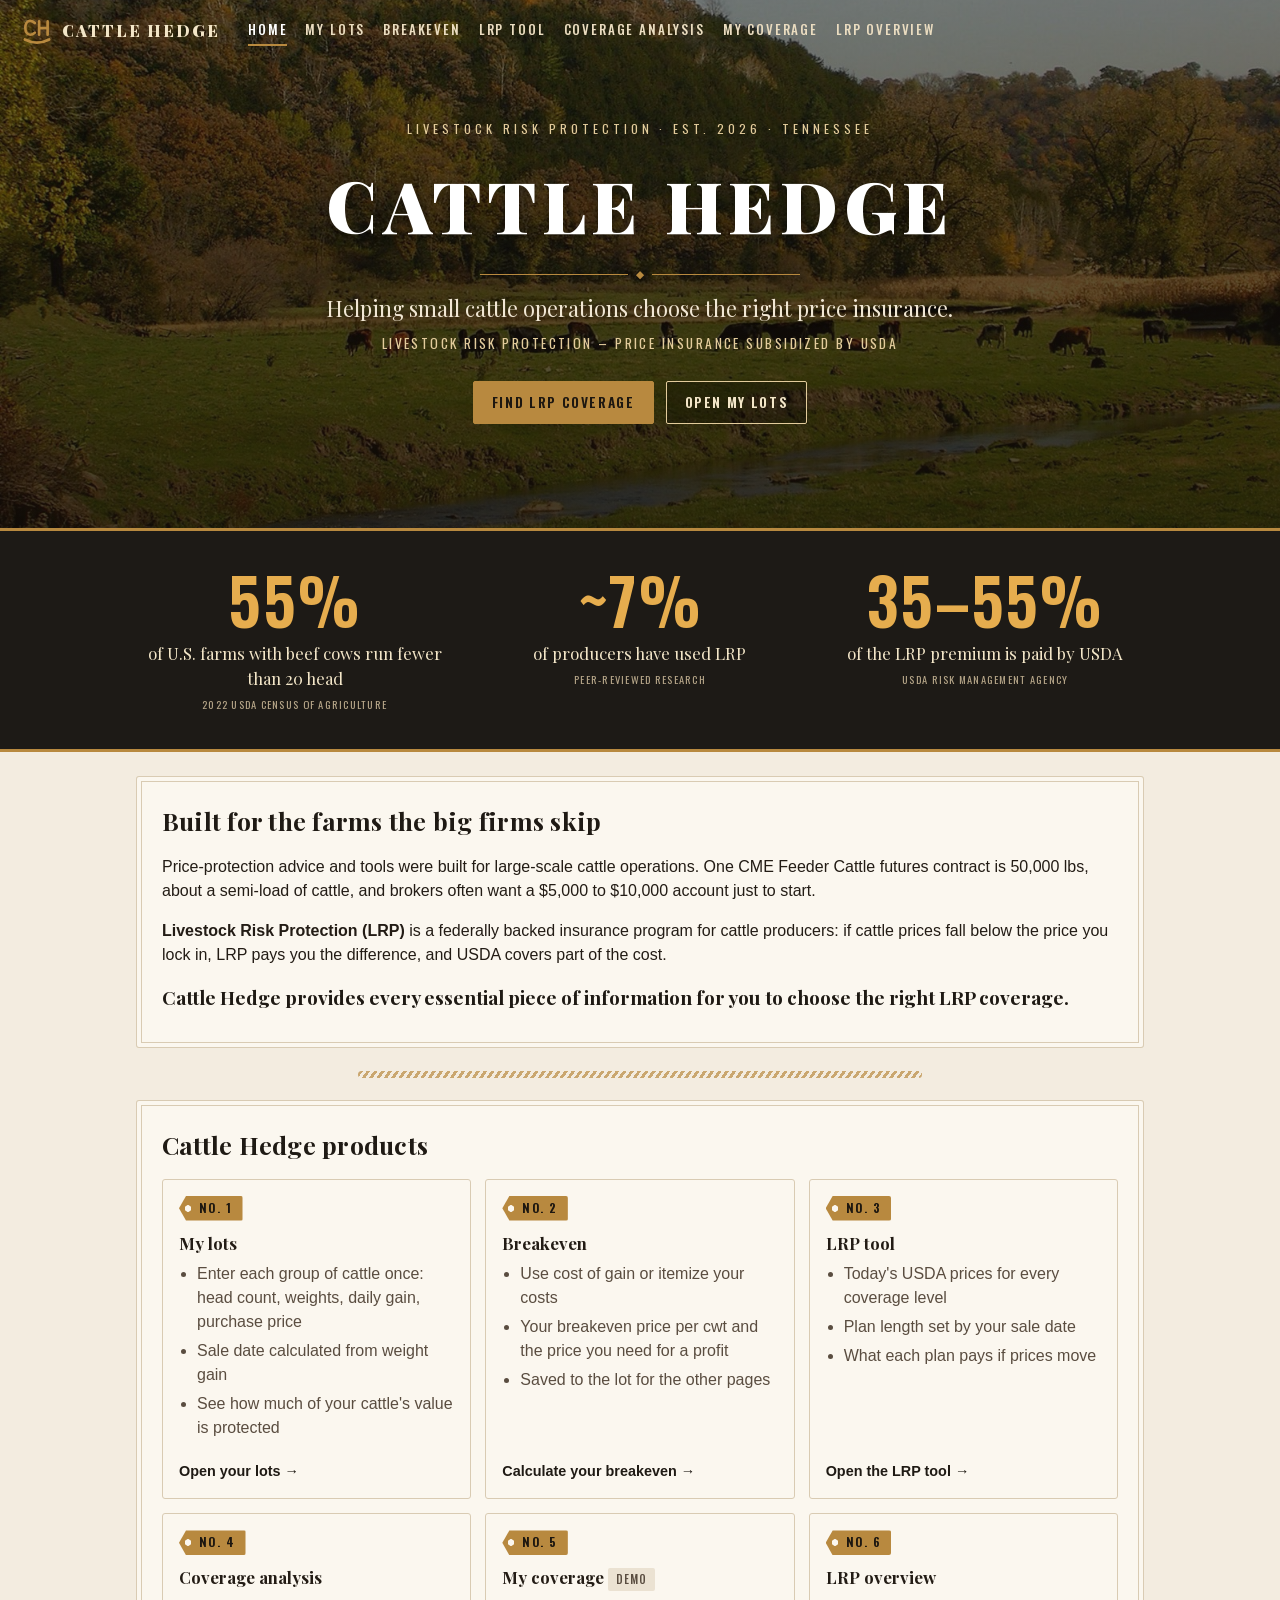
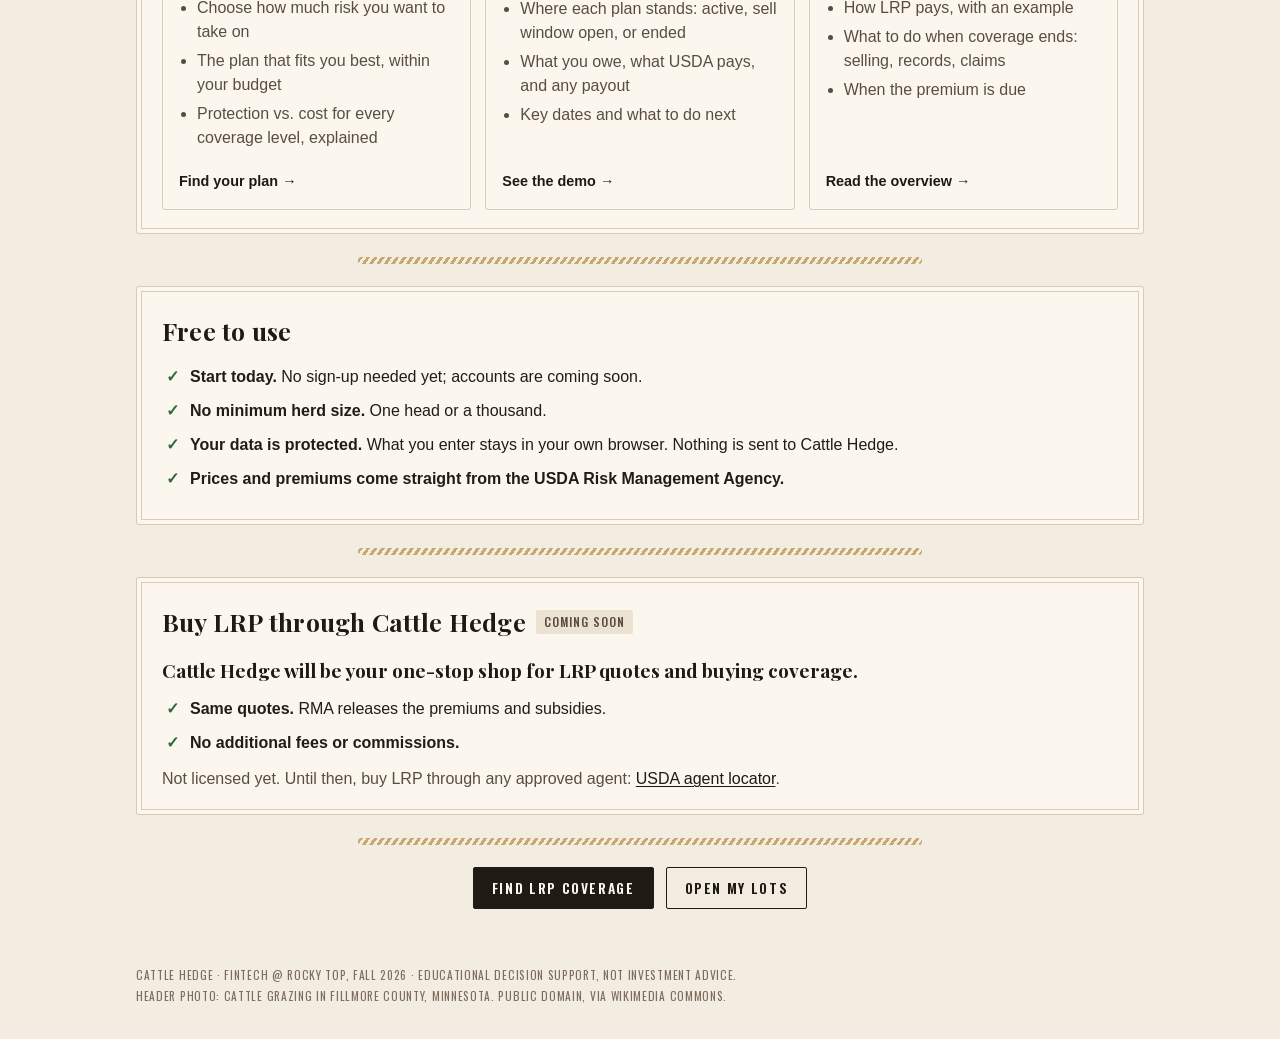
==== commit 715ecd0d: "Cattle Hedge website (Version stamp on code files (1b27058) so browsers load the n)" ====
--- a/index.html
+++ b/index.html
@@ -8,7 +8,7 @@
 <link rel="icon" href="img/favicon.svg" type="image/svg+xml">
 <link rel="preload" href="fonts/PlayfairDisplay.woff2" as="font" type="font/woff2" crossorigin>
 <link rel="preload" href="fonts/Oswald.woff2" as="font" type="font/woff2" crossorigin>
-<link rel="stylesheet" href="style.css?v=db10aa8">
+<link rel="stylesheet" href="style.css?v=1b27058">
 </head>
 <body>
 
@@ -16,10 +16,12 @@
   <nav class="site-nav">
     <a class="brand" href="index.html" aria-label="Cattle Hedge home"><svg viewBox="0 0 64 64" aria-hidden="true"><g fill="none" stroke="currentColor" stroke-width="5" stroke-linecap="round" stroke-linejoin="round"><path d="M28 17c-3-3-6-4-9-4-6 0-9 6-9 13s3 13 9 13c3 0 6-1 9-4"/><path d="M36 14v25M52 14v25M36 26.5h16"/><path d="M9 48q23 12 46 0"/></g></svg><span>Cattle Hedge</span></a>
     <a href="index.html" aria-current="page">Home</a>
+    <a href="lots.html">My lots</a>
     <a href="breakeven.html">Breakeven</a>
     <a href="lrp.html">LRP tool</a>
-    <a href="inventory.html">Inventory</a>
+    <a href="analysis.html">Coverage analysis</a>
     <a href="coverage.html">My coverage</a>
+    <a href="learn.html">LRP overview</a>
   </nav>
   <div class="wrap">
     <p class="overline">Livestock Risk Protection · Est. 2026 · Tennessee</p>
@@ -28,7 +30,7 @@
     <p class="tagline-sub">Livestock Risk Protection – price insurance subsidized by USDA</p>
     <div class="hero-actions">
       <a class="btn btn-light" href="lrp.html">Find LRP coverage</a>
-      <a class="btn btn-outline-light" href="inventory.html">Open my inventory</a>
+      <a class="btn btn-outline-light" href="lots.html">Open my lots</a>
     </div>
   </div>
 </header>
@@ -53,10 +55,10 @@
     </p>
     <p>
       <strong>Livestock Risk Protection (LRP)</strong> is a federally backed insurance program for cattle producers:
-      if cattle prices fall below the price you lock in, it pays you the difference, and USDA covers part of the cost.
+      if cattle prices fall below the price you lock in, LRP pays you the difference, and USDA covers part of the cost.
     </p>
     <p class="standout">
-      Cattle Hedge makes choosing an LRP plan simple, using your own numbers, so you can see a full breakdown of each coverage plan.
+      Cattle Hedge provides every essential piece of information for you to choose the right LRP coverage.
     </p>
   </section>
 
@@ -64,51 +66,65 @@
   <section class="card">
     <h2>Cattle Hedge products</h2>
     <div class="feature-grid">
+      <a class="feature" href="lots.html">
+        <span class="step">1</span>
+        <h3>My lots</h3>
+        <ul class="feature-list">
+          <li>Enter each group of cattle once: head count, weights, daily gain, purchase price</li>
+          <li>Sale date calculated from weight gain</li>
+          <li>See how much of your cattle's value is protected</li>
+        </ul>
+        <span class="feature-link">Open your lots →</span>
+      </a>
       <a class="feature" href="breakeven.html">
-        <span class="step">1</span>
+        <span class="step">2</span>
         <h3>Breakeven</h3>
         <ul class="feature-list">
-          <li>Enter all your costs</li>
-          <li>See your breakeven price and the sale price you need to make a profit</li>
-          <li>Add your breakeven price to a lot</li>
+          <li>Use cost of gain or itemize your costs</li>
+          <li>Your breakeven price per cwt and the price you need for a profit</li>
+          <li>Saved to the lot for the other pages</li>
         </ul>
         <span class="feature-link">Calculate your breakeven →</span>
       </a>
       <a class="feature" href="lrp.html">
-        <span class="step">2</span>
+        <span class="step">3</span>
         <h3>LRP tool</h3>
         <ul class="feature-list">
-          <li>Enter the cattle type, head count, sale weight, sale date, and breakeven</li>
-        </ul>
-        <p class="feature-sub"><strong>Cattle Hedge provides:</strong></p>
-        <ul class="feature-list">
-          <li>Plan lengths based on your sale date</li>
-          <li>Every coverage level, along with other costs related to your herd</li>
-          <li>A recommended coverage plan</li>
-          <li>How each plan pays if prices fall</li>
+          <li>Today's USDA prices for every coverage level</li>
+          <li>Plan length set by your sale date</li>
+          <li>What each plan pays if prices move</li>
         </ul>
         <span class="feature-link">Open the LRP tool →</span>
       </a>
-      <a class="feature" href="inventory.html">
-        <span class="step">3</span>
-        <h3>Inventory</h3>
+      <a class="feature" href="analysis.html">
+        <span class="step">4</span>
+        <h3>Coverage analysis</h3>
         <ul class="feature-list">
-          <li>Group your cattle into lots</li>
-          <li>See how much of your cattle's value is protected through LRP</li>
-          <li>Send any lot to the LRP tool to find coverage</li>
+          <li>Choose how much risk you want to take on</li>
+          <li>The plan that fits you best, within your budget</li>
+          <li>Protection vs. cost for every coverage level, explained</li>
         </ul>
-        <span class="feature-link">Open your inventory →</span>
+        <span class="feature-link">Find your plan →</span>
       </a>
       <a class="feature" href="coverage.html">
-        <span class="step">4</span>
+        <span class="step">5</span>
         <h3>My coverage <span class="badge">Demo</span></h3>
         <ul class="feature-list">
-          <li>Status of each plan: active, sell window open, or ended</li>
-          <li>What you owe and what USDA pays</li>
-          <li>Today's market compared to your price floor</li>
-          <li>Key dates: when you can sell and the claim deadline</li>
+          <li>Where each plan stands: active, sell window open, or ended</li>
+          <li>What you owe, what USDA pays, and any payout</li>
+          <li>Key dates and what to do next</li>
         </ul>
         <span class="feature-link">See the demo →</span>
+      </a>
+      <a class="feature" href="learn.html">
+        <span class="step">6</span>
+        <h3>LRP overview</h3>
+        <ul class="feature-list">
+          <li>How LRP pays, with an example</li>
+          <li>What to do when coverage ends: selling, records, claims</li>
+          <li>When the premium is due</li>
+        </ul>
+        <span class="feature-link">Read the overview →</span>
       </a>
     </div>
   </section>
@@ -140,7 +156,7 @@
 
   <section class="cta-row">
     <a class="btn" href="lrp.html">Find LRP coverage</a>
-    <a class="btn btn-quiet" href="inventory.html">Open my inventory</a>
+    <a class="btn btn-quiet" href="lots.html">Open my lots</a>
   </section>
 
 </main>
@@ -150,6 +166,6 @@
   Header photo: cattle grazing in Fillmore County, Minnesota. Public domain, via Wikimedia Commons.
 </footer>
 
-<script src="reveal.js?v=db10aa8"></script>
+<script src="reveal.js?v=1b27058"></script>
 </body>
 </html>
--- a/style.css
+++ b/style.css
@@ -148,6 +148,10 @@
 th:first-child, td:first-child { text-align: left; }
 th { color: var(--ink-2); font-weight: 600; font-size: .82rem; }
 #levels-table tbody tr { cursor: pointer; }
+/* Let the choices table fit its card: headers wrap onto two lines, padding a bit tighter */
+#levels-table th { white-space: normal; vertical-align: bottom; }
+#levels-table th, #levels-table td { padding: 8px 7px; }
+#levels-table td:first-child { white-space: normal; }
 #levels-table tbody tr:hover { background: var(--grid); }
 tr.selected { background: var(--highlight); }
 tr.selected td:first-child { box-shadow: inset 3px 0 0 var(--rust); }
@@ -159,6 +163,32 @@
 .choice:has(input:checked) { border-color: var(--rust); background: var(--highlight); }
 .choice small { display: block; color: var(--ink-2); margin-top: 2px; }
 .choice input { margin-top: 4px; accent-color: var(--rust); }
+/* Coverage analysis: what the options market implies */
+.market-view { border: 1px solid var(--line); border-radius: 8px; padding: 14px 16px; margin: 0 0 14px; }
+.market-view h3 { margin: 0 0 8px; font-size: 1rem; }
+.market-view .stat-row { margin: 0; }
+.market-view details { margin-top: 10px; font-size: .86rem; color: var(--ink-2); }
+.market-view details summary { cursor: pointer; font-weight: 600; }
+.market-view details p { margin: 6px 0 0; }
+/* Coverage analysis: one card per choice, plus No coverage for comparison */
+.profiles { display: grid; grid-template-columns: repeat(4, minmax(0, 1fr)); gap: 12px; margin: 12px 0; }
+.profile { display: flex; flex-direction: column; border: 1px solid var(--line); border-radius: 8px; padding: 12px; cursor: pointer; }
+.profile-none { cursor: default; background: transparent; border-style: dashed; }
+.profile:has(input:checked) { border-color: var(--rust); border-width: 2px; padding: 11px; background: var(--highlight); }
+.profile-head { display: block; padding-bottom: 8px; border-bottom: 1px solid var(--line); }
+.profile-head strong { display: block; font-size: 1.02rem; }
+.profile-head small { display: block; color: var(--ink-2); font-size: .82rem; margin-top: 2px; }
+.profile-head input { float: right; margin: 3px 0 0 6px; accent-color: var(--rust); }
+.profile-body { display: block; }
+.profile-body dl { margin: 8px 0 0; }
+.profile-body dl div { display: flex; justify-content: space-between; gap: 8px; padding: 4px 0; font-size: .88rem; border-bottom: 1px dotted var(--line); }
+.profile-body dt { color: var(--ink-3); }
+.profile-body dd { margin: 0; font-weight: 600; text-align: right; font-variant-numeric: tabular-nums; }
+.profile-body dd.pos { color: var(--good-ink); }
+.profile-body dd.neg { color: var(--bad-ink); }
+.profile-body p { margin: 8px 0 0; font-size: .86rem; color: var(--ink-2); }
+@media (max-width: 900px) { .profiles { grid-template-columns: repeat(2, minmax(0, 1fr)); } }
+@media (max-width: 480px) { .profiles { grid-template-columns: 1fr; } }
 
 .recommendation { margin-top: 16px; padding: 14px 16px; border-radius: 8px; background: var(--highlight); border-left: 4px solid var(--rust); }
 .recommendation p { margin: 4px 0; }
@@ -176,6 +206,9 @@
 .legend span.box::before { height: 10px; }
 .legend span.dash::before { background: repeating-linear-gradient(90deg, var(--c) 0 4px, transparent 4px 7px); }
 .chart svg { display: block; width: 100%; height: auto; overflow: visible; }
+.sim-pick { margin: 8px 0 0; padding: 10px 14px; border-left: 4px solid var(--heading); background: var(--highlight); }
+/* Charts you can click or drag across: sideways drags pick, up-down still scrolls the page on phones */
+.chart.pickable { cursor: ew-resize; touch-action: pan-y; user-select: none; -webkit-user-select: none; }
 .chart text { fill: var(--ink-3); font-size: 11px; }
 .chart .axis-line { stroke: var(--ink-3); }
 .chart .grid-line { stroke: var(--grid); }
@@ -261,7 +294,12 @@
 #lots-table td { vertical-align: top; }
 #lots-table td.actions { white-space: normal; }
 #lots-table td.actions > * { display: block; margin: 0 0 4px auto; width: max-content; }
-#lots-table th:nth-child(7), #lots-table td:nth-child(7) { text-align: left; min-width: 190px; white-space: normal; }
+#lots-table th:nth-child(7), #lots-table td:nth-child(7) { text-align: left; min-width: 150px; white-space: normal; }
+/* My lots table holds a lot per row, so let cells wrap instead of making the table scroll. */
+#lots-table td { white-space: normal; }
+#lots-table td.actions { width: 1%; }
+#lots-table .nowrap { white-space: nowrap; }
+#lots-table td.actions .btn-small { padding: 5px 8px; font-size: .7rem; }
 tr.kept td { color: var(--ink-3); }
 .empty { border: 1px dashed var(--line); border-radius: 8px; padding: 18px; text-align: center; margin-top: 12px; }
 .empty p { margin: 0 0 12px; color: var(--ink-2); }
@@ -293,7 +331,9 @@
 .btn-light { background: #fff; color: var(--navy); border-color: #fff; }
 .btn-outline-light { background: rgba(0, 0, 0, .2); color: #fff; border-color: #fff; }
 .home-lead p { max-width: 60em; }
-.feature-grid { display: grid; grid-template-columns: repeat(auto-fit, minmax(220px, 1fr)); gap: 14px; }
+.feature-grid { display: grid; grid-template-columns: repeat(3, minmax(0, 1fr)); gap: 14px; }
+@media (max-width: 760px) { .feature-grid { grid-template-columns: repeat(2, minmax(0, 1fr)); } }
+@media (max-width: 480px) { .feature-grid { grid-template-columns: 1fr; } }
 .feature {
   display: block; border: 1px solid var(--line); border-radius: 8px; padding: 16px;
   color: inherit; text-decoration: none; transition: border-color .2s, transform .2s;
@@ -349,8 +389,19 @@
 .pill-active { color: var(--series-lrp); }
 .pill-window { color: #b26a00; }
 .pill-ended { color: var(--ink-2); }
-.cover-facts { display: grid; grid-template-columns: repeat(auto-fit, minmax(170px, 1fr)); gap: 10px 16px; margin: 14px 0 10px; }
+.cover-facts { display: grid; grid-template-columns: repeat(3, minmax(0, 1fr)); gap: 10px 16px; margin: 14px 0 10px; }
+.cover-facts dd .sub { display: block; }
+@media (max-width: 560px) { .cover-facts { grid-template-columns: repeat(2, minmax(0, 1fr)); } }
 .cover-market { margin: 0; padding-top: 10px; border-top: 1px solid var(--line); color: var(--ink-2); }
+.cover-next { margin: 8px 0 0; }
+/* Plan progress: bought → sell window → ends → claim deadline */
+.stages { list-style: none; display: grid; grid-template-columns: repeat(4, 1fr); gap: 6px; margin: 14px 0 0; padding: 0; }
+.stages li { border-top: 4px solid var(--line); padding-top: 6px; font-size: .8rem; color: var(--ink-3); }
+.stages li span { display: block; font-weight: 600; }
+.stages li.done { border-color: var(--series-lrp); }
+.stages li.now { border-color: var(--series-lrp); color: var(--ink); }
+.stages li.now span::before { content: "● "; color: var(--series-lrp); }
+@media (max-width: 560px) { .stages { grid-template-columns: repeat(2, 1fr); } }
 .timeline { list-style: none; margin: 0; padding: 0; }
 .timeline li { display: grid; grid-template-columns: 120px 1fr; gap: 12px; padding: 10px 0; border-bottom: 1px solid var(--line); }
 .timeline time { font-weight: 700; font-variant-numeric: tabular-nums; }
@@ -490,6 +541,8 @@
 .recommendation { border-left-color: var(--brass); border-radius: 2px; }
 .choice { border-radius: 3px; }
 .choice:has(input:checked) { border-color: var(--brass); }
+.profile:has(input:checked) { border-color: var(--brass); }
+.profile-head input { accent-color: var(--brass); }
 .choice input, #move { accent-color: var(--brass); }
 .intro { font-family: var(--serif); font-size: 1.1rem; color: var(--ink-2); }
 .feature { border-radius: 3px; }
@@ -611,13 +664,25 @@
 .b-target label { font-weight: 600; }
 .b-target input { width: 120px; }
 .b-target p { margin: 0; flex-basis: 100%; font-size: 1.05rem; }
-.feature-grid { grid-template-columns: repeat(auto-fit, minmax(210px, 1fr)); }
 
 /* Save to a lot (LRP tool and Breakeven page) */
 .lot-pick { display: flex; flex-wrap: wrap; gap: 10px; align-items: flex-end; margin-top: 12px; }
 .lot-pick label { display: flex; flex-direction: column; gap: 4px; font-weight: 600; font-size: .92rem; flex: 1 1 200px; max-width: 320px; }
+/* LRP tool: line up the Lot and Breakeven labels at the top (Breakeven has a help line under it) */
+#herd-form { align-items: flex-start; }
 .lot-msg { margin: 10px 0 0; font-weight: 600; color: var(--good-ink); }
 .lot-msg.warn { color: var(--bad-ink); }
 .lot-msg a { color: inherit; }
 .calc-row { margin-top: 18px; }
 .b-lots { margin-top: 22px; padding-top: 16px; border-top: 1px solid var(--line, rgba(0,0,0,.12)); }
+
+/* Input checks (Breakeven page) */
+.field-error { color: var(--bad-ink) !important; font-weight: 600 !important; }
+input[aria-invalid="true"] { border-color: var(--bad-ink); outline: 1px solid var(--bad-ink); }
+
+/* My lots: calculated sale date */
+.sale-calc { margin-top: 16px; padding: 12px 14px; background: var(--highlight); border-radius: 6px; }
+.sale-calc .link { margin-left: 6px; }
+/* Lot picker on Breakeven and the LRP tool */
+.lot-summary { margin: 10px 0 0; color: var(--ink-2); }
+.lot-summary a { margin-left: 8px; }
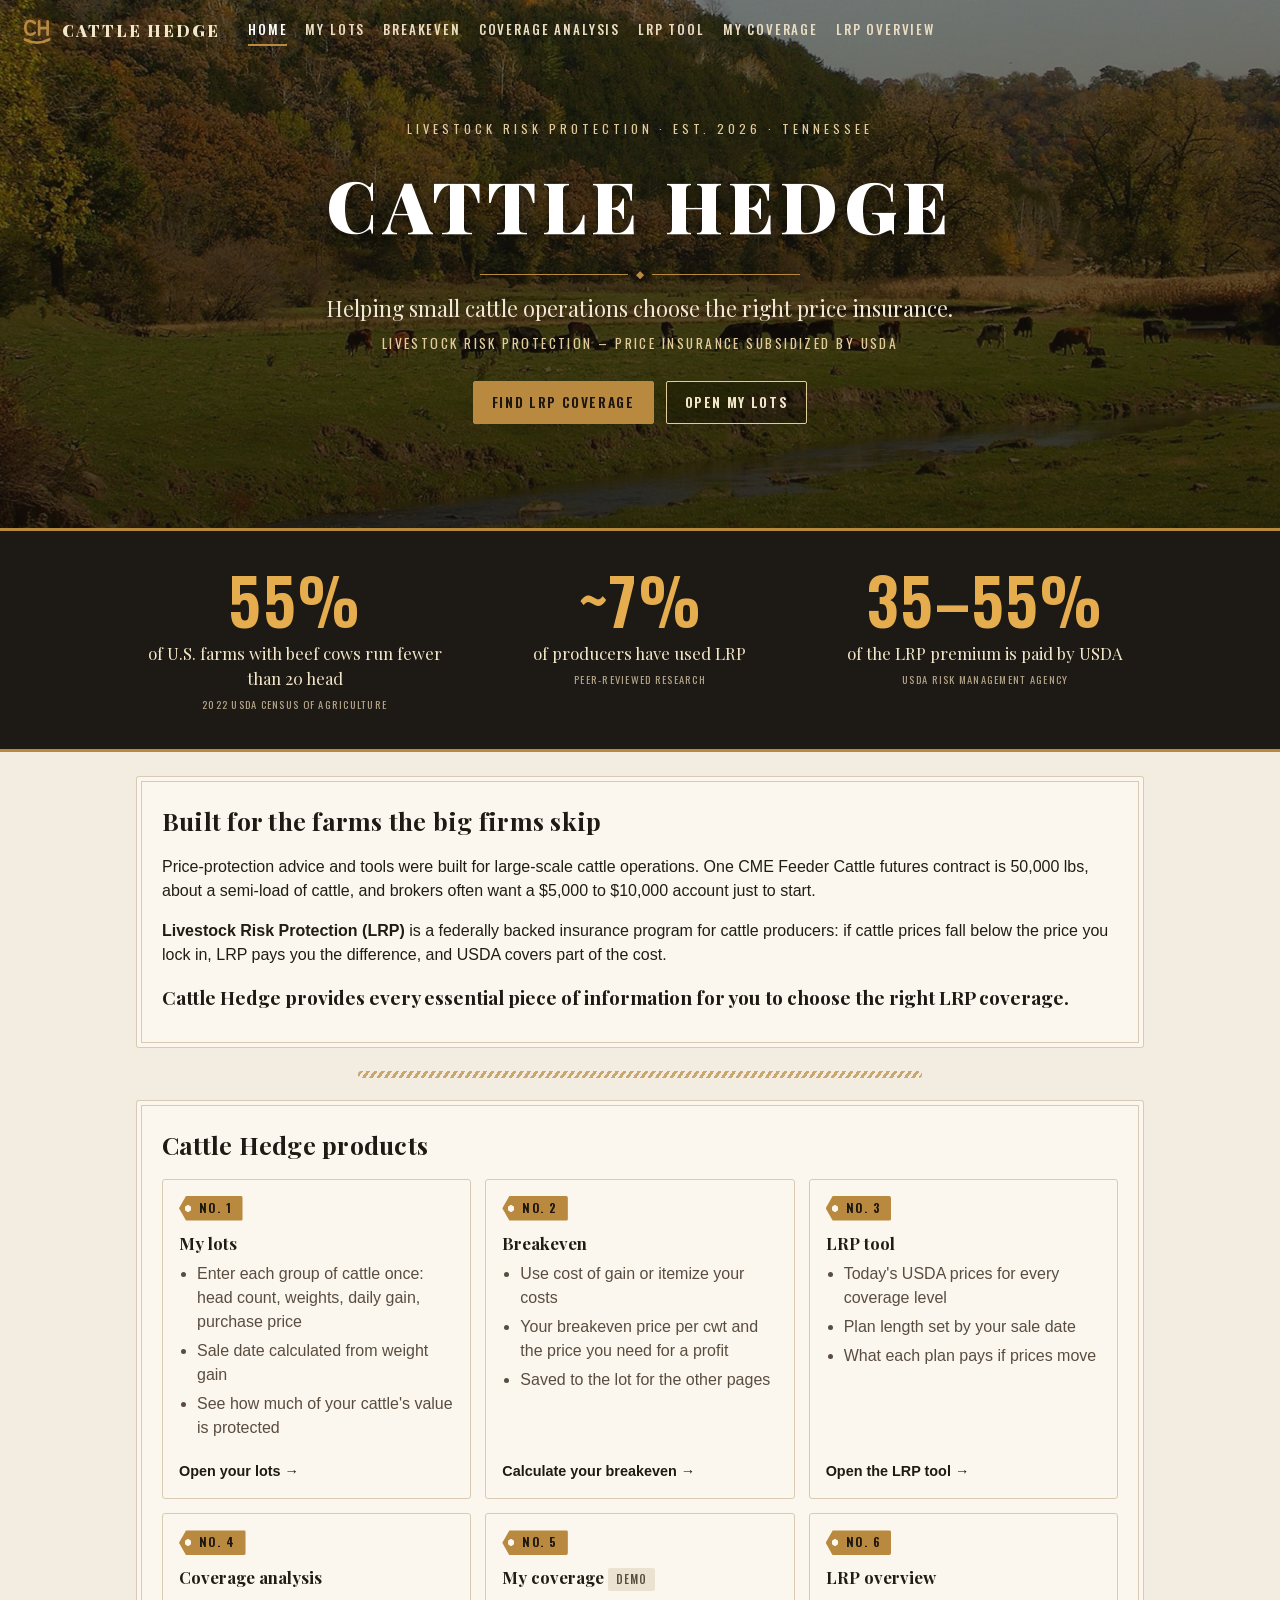
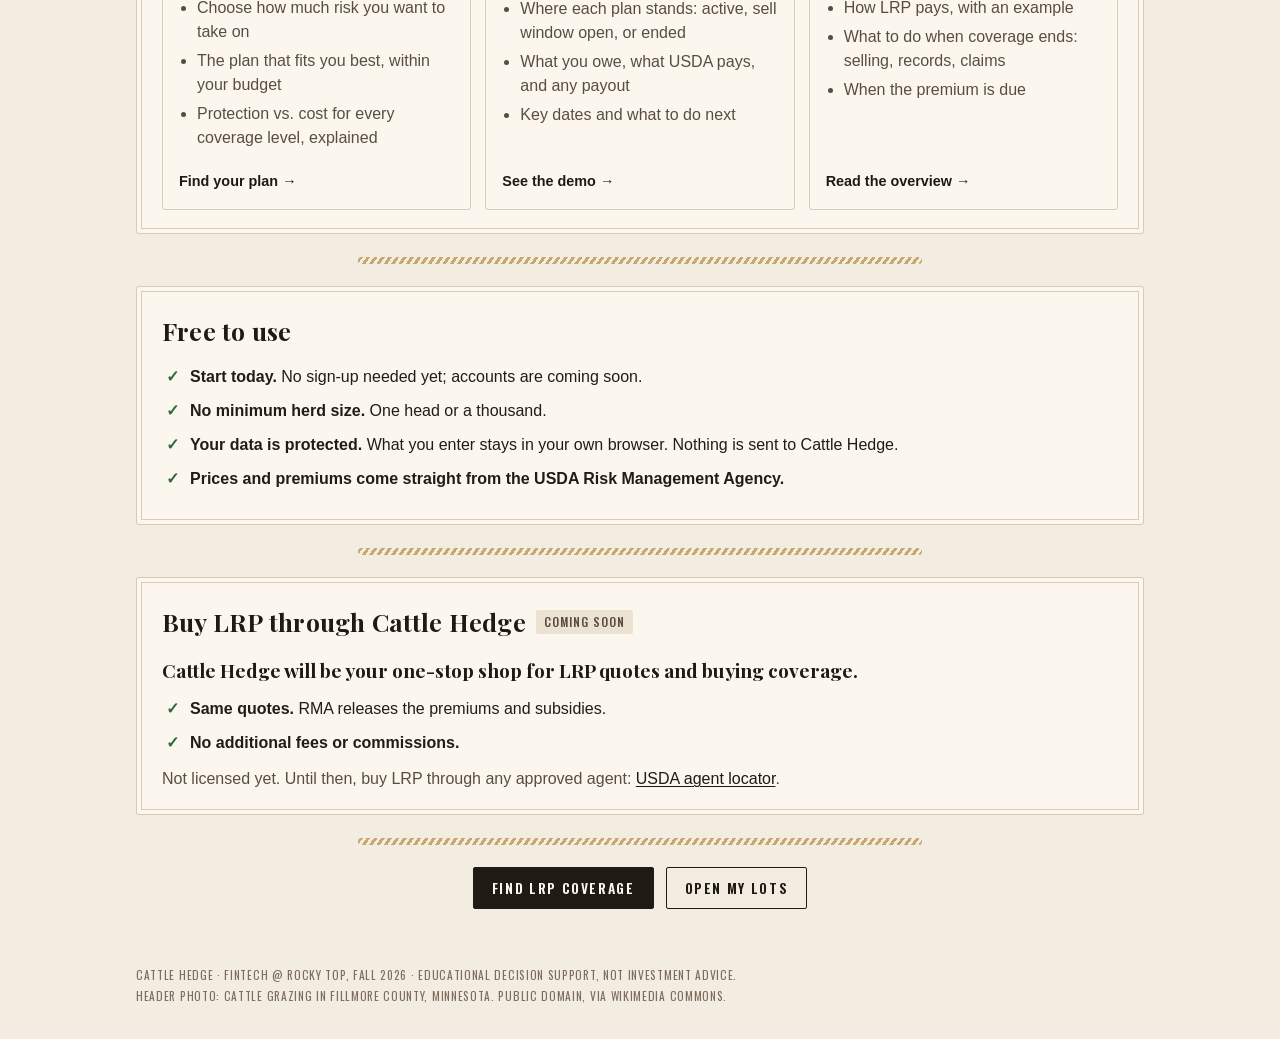
==== commit 36a5d804: "Cattle Hedge website (Version stamp on code files (b4b06ea) so browsers load the n)" ====
--- a/index.html
+++ b/index.html
@@ -8,7 +8,7 @@
 <link rel="icon" href="img/favicon.svg" type="image/svg+xml">
 <link rel="preload" href="fonts/PlayfairDisplay.woff2" as="font" type="font/woff2" crossorigin>
 <link rel="preload" href="fonts/Oswald.woff2" as="font" type="font/woff2" crossorigin>
-<link rel="stylesheet" href="style.css?v=1b27058">
+<link rel="stylesheet" href="style.css?v=b4b06ea">
 </head>
 <body>
 
@@ -18,8 +18,8 @@
     <a href="index.html" aria-current="page">Home</a>
     <a href="lots.html">My lots</a>
     <a href="breakeven.html">Breakeven</a>
+    <a href="analysis.html">Coverage analysis</a>
     <a href="lrp.html">LRP tool</a>
-    <a href="analysis.html">Coverage analysis</a>
     <a href="coverage.html">My coverage</a>
     <a href="learn.html">LRP overview</a>
   </nav>
@@ -166,6 +166,6 @@
   Header photo: cattle grazing in Fillmore County, Minnesota. Public domain, via Wikimedia Commons.
 </footer>
 
-<script src="reveal.js?v=1b27058"></script>
+<script src="reveal.js?v=b4b06ea"></script>
 </body>
 </html>
--- a/style.css
+++ b/style.css
@@ -668,6 +668,11 @@
 /* Save to a lot (LRP tool and Breakeven page) */
 .lot-pick { display: flex; flex-wrap: wrap; gap: 10px; align-items: flex-end; margin-top: 12px; }
 .lot-pick label { display: flex; flex-direction: column; gap: 4px; font-weight: 600; font-size: .92rem; flex: 1 1 200px; max-width: 320px; }
+.be-show { display: flex; flex-direction: column; gap: 4px; flex: 1 1 200px; max-width: 320px; }
+.be-show .be-label { font-weight: 600; font-size: .92rem; }
+.be-show strong { font-size: 1.25rem; padding: 6px 0; font-variant-numeric: tabular-nums; }
+/* The sale date stands out: it sets the plan length */
+.sale-show strong { font-size: 1.6rem; color: var(--rust); }
 /* LRP tool: line up the Lot and Breakeven labels at the top (Breakeven has a help line under it) */
 #herd-form { align-items: flex-start; }
 .lot-msg { margin: 10px 0 0; font-weight: 600; color: var(--good-ink); }
